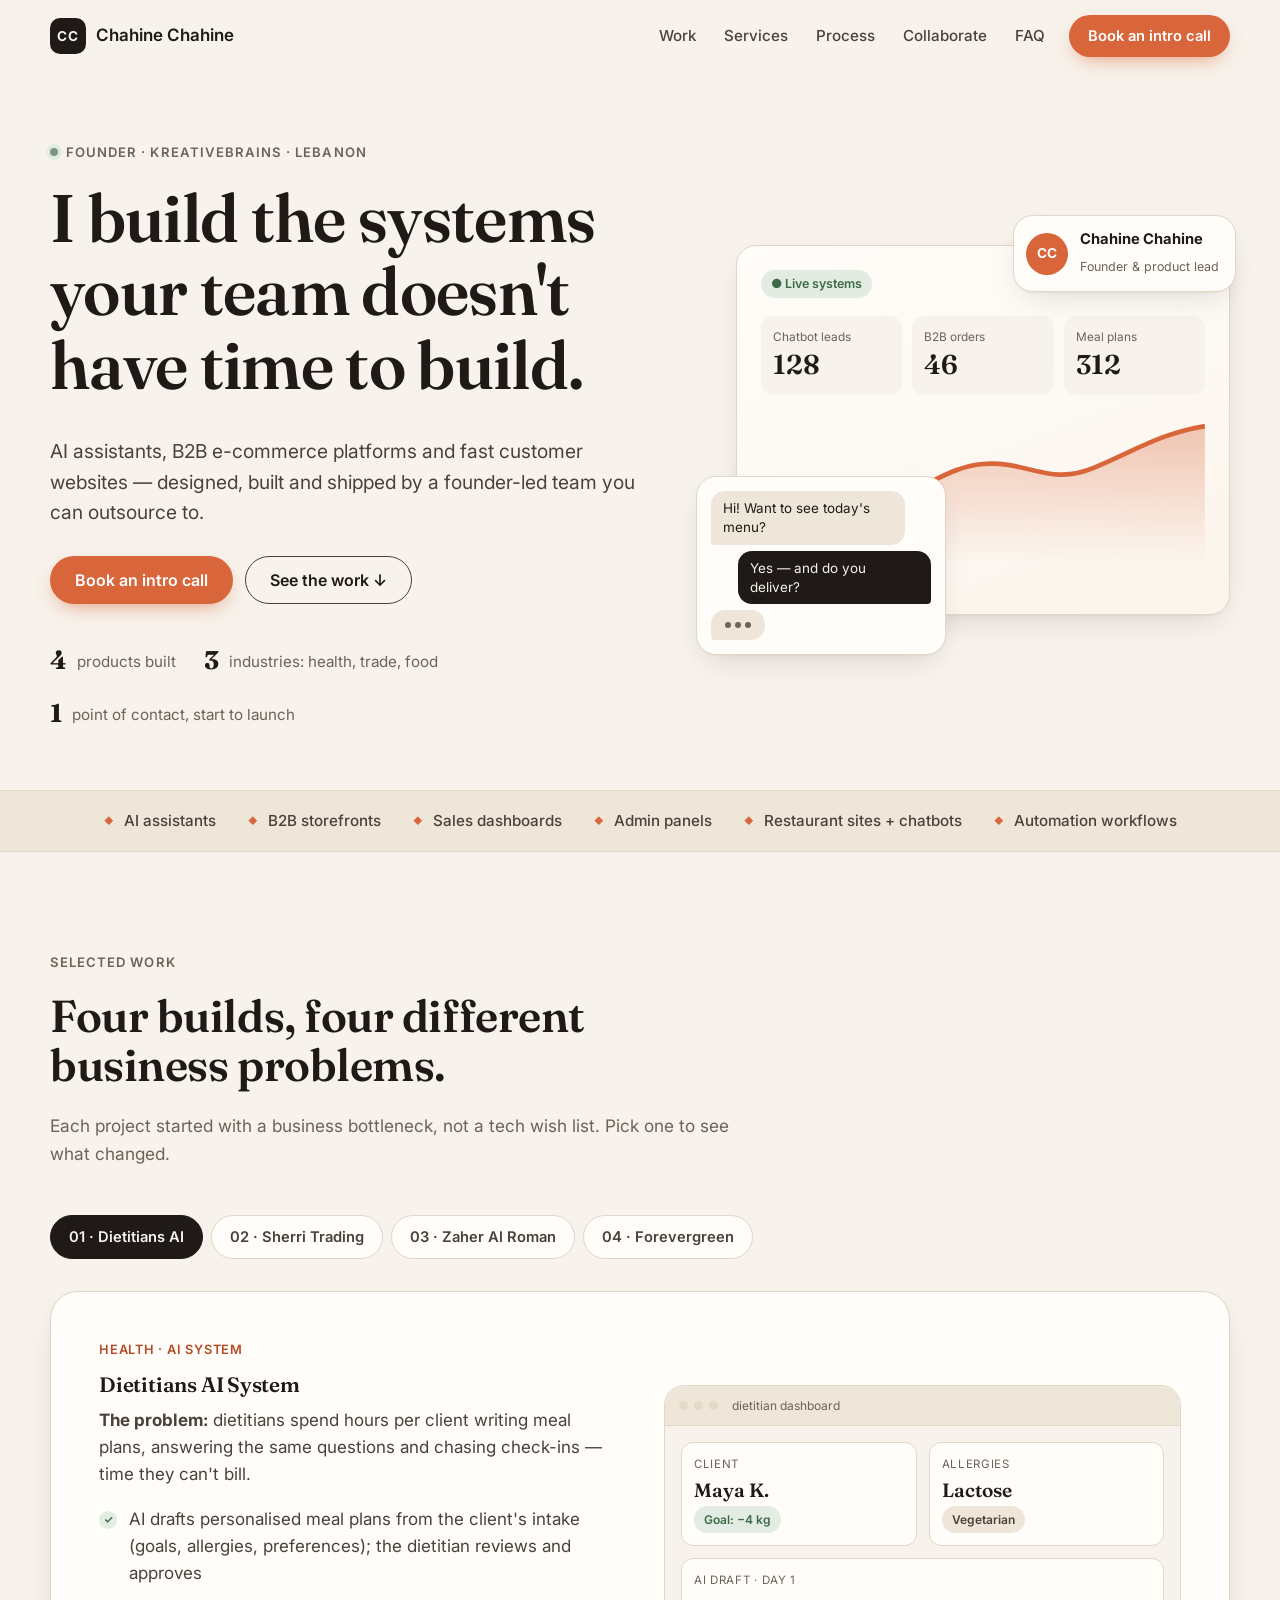
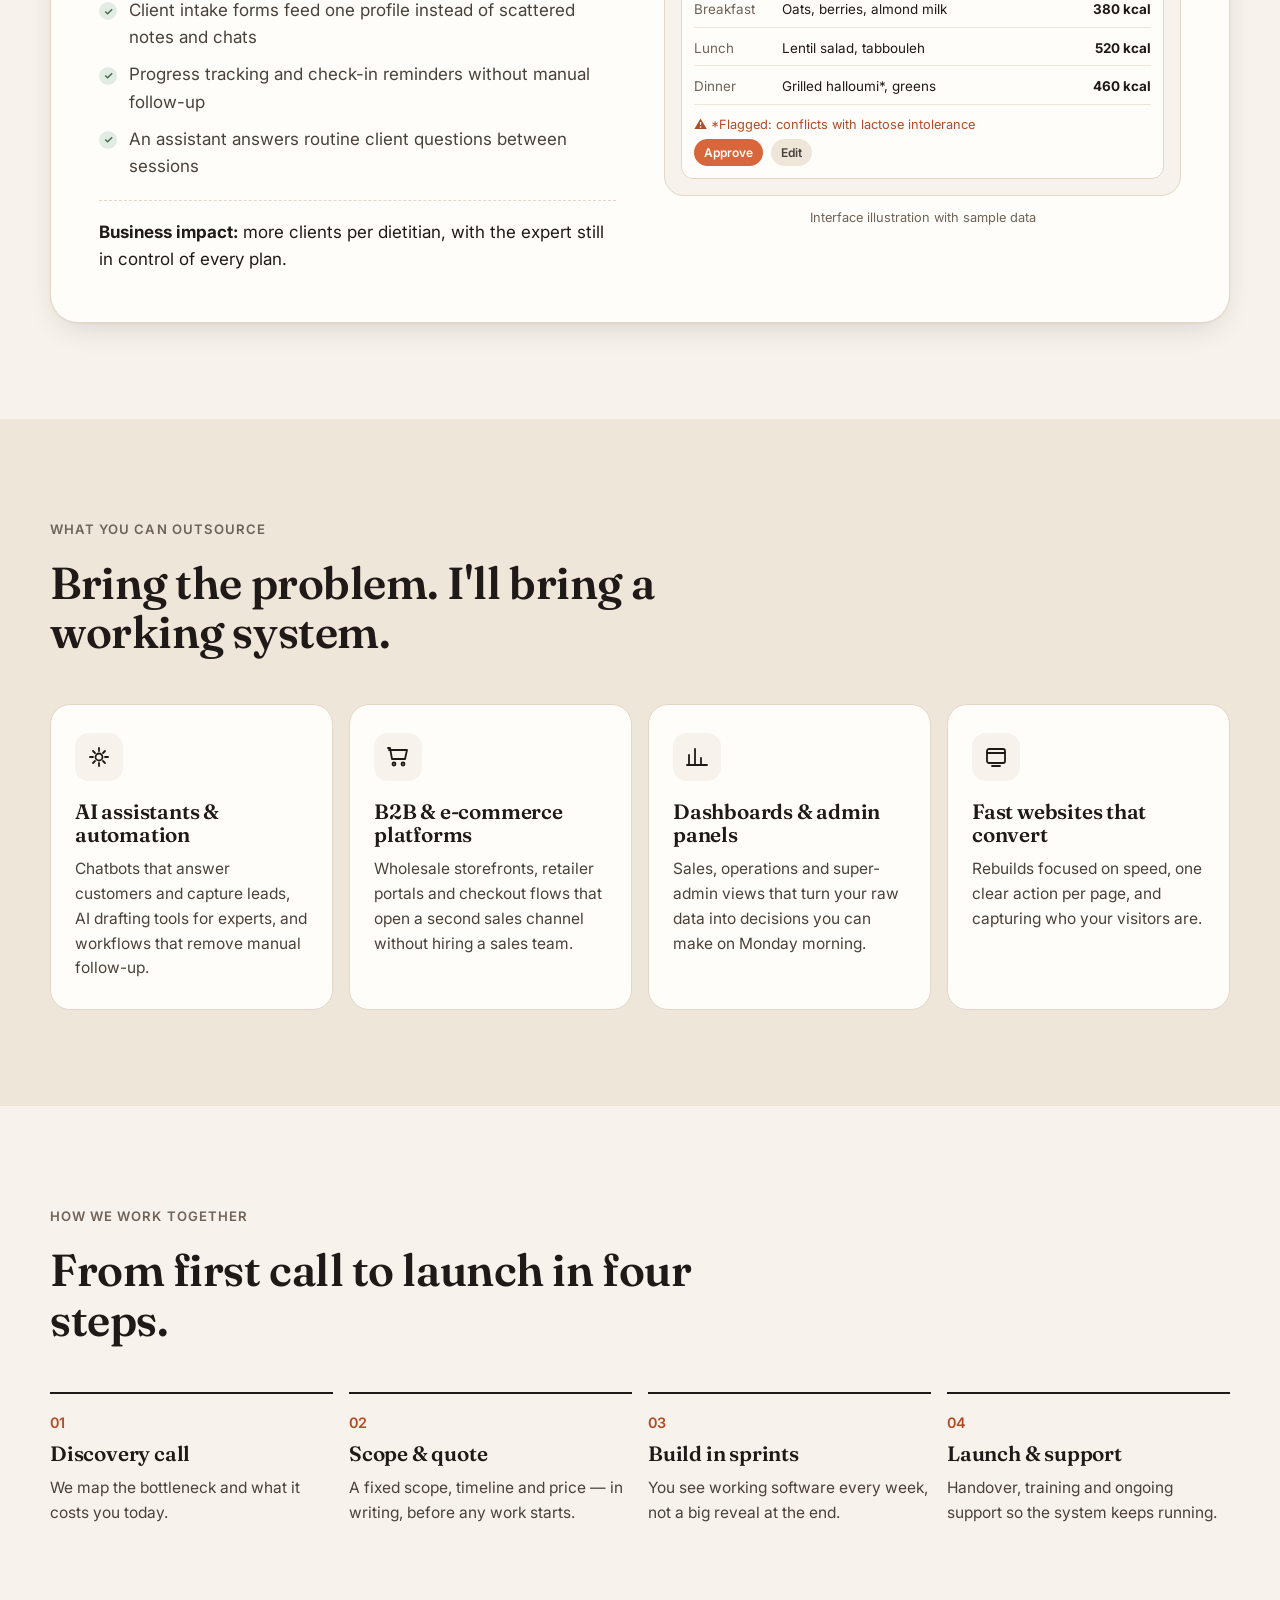
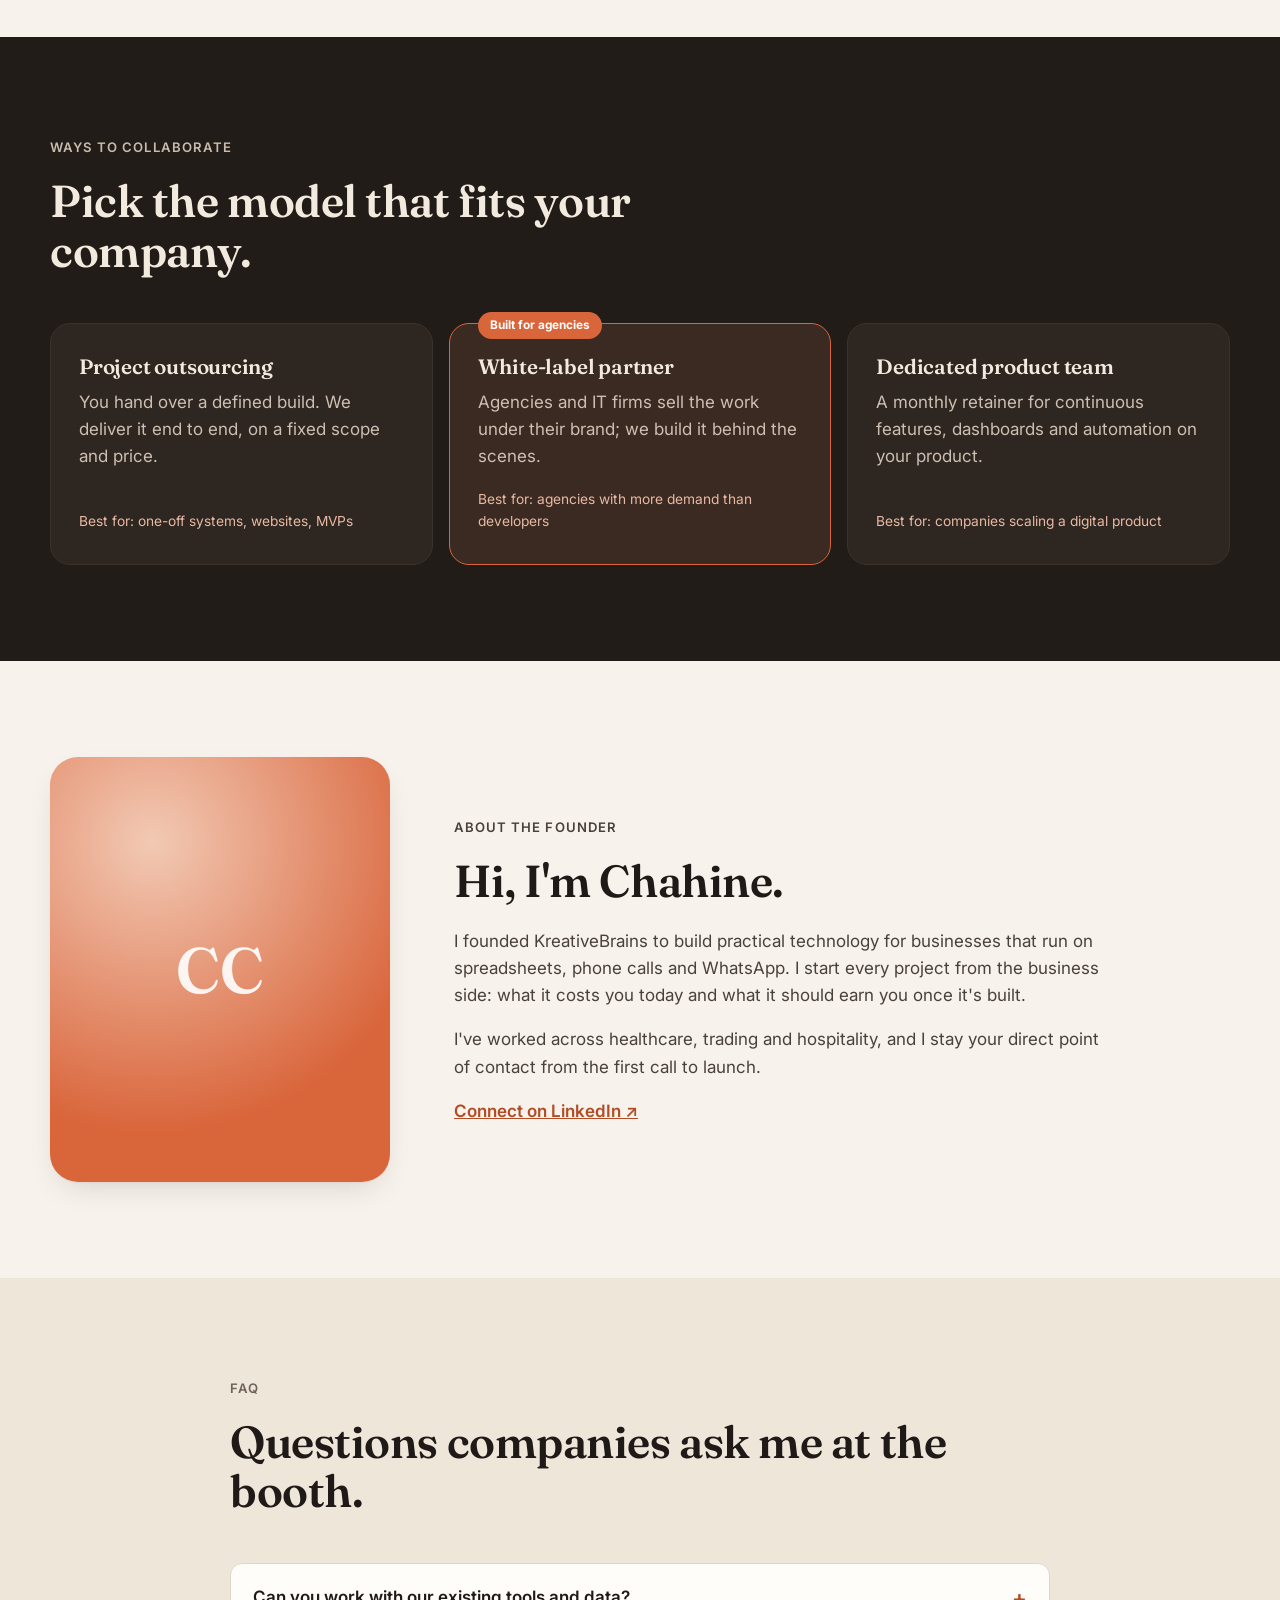
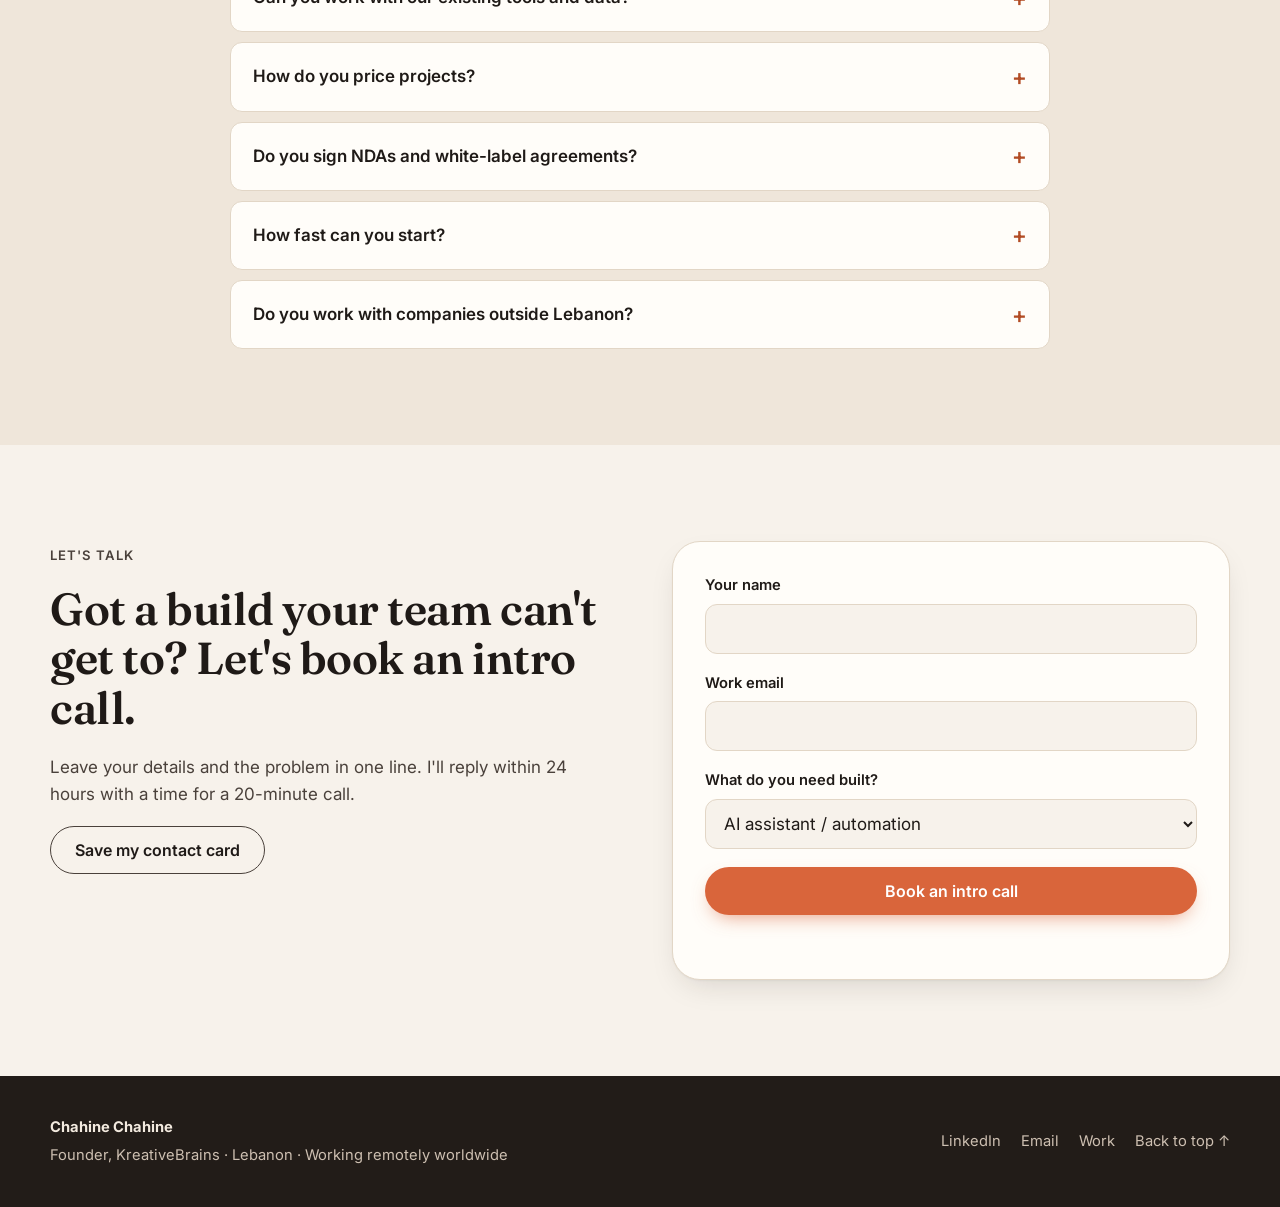
==== index.html @ 7e4a25e0 "Add founder portfolio site for career fair outreach Warm-tech single-page portfolio: hero with live-" ====
<!doctype html>
<html lang="en">
<head>
  <meta charset="utf-8">
  <meta name="viewport" content="width=device-width, initial-scale=1">
  <title>Chahine Chahine — Founder, KreativeBrains</title>
  <meta name="description" content="Chahine Chahine builds AI systems, B2B e-commerce platforms and fast customer-facing websites for companies that want to outsource product work to a small, senior team.">
  <meta property="og:title" content="Chahine Chahine — AI systems, e-commerce & web builds">
  <meta property="og:description" content="Outsource your next AI system, dashboard or website to a founder-led team.">
  <link rel="preconnect" href="https://fonts.googleapis.com">
  <link rel="preconnect" href="https://fonts.gstatic.com" crossorigin>
  <link href="https://fonts.googleapis.com/css2?family=Fraunces:opsz,wght@9..144,500;9..144,600;9..144,700&family=Inter:wght@400;500;600&display=swap" rel="stylesheet">
  <link rel="stylesheet" href="styles.css">
</head>
<body>

<a class="skip" href="#main">Skip to content</a>

<header class="nav" id="top">
  <div class="wrap nav__inner">
    <a href="#top" class="brand" aria-label="Chahine Chahine — home">
      <span class="brand__mark" aria-hidden="true">CC</span>
      <span class="brand__name">Chahine Chahine</span>
    </a>
    <nav class="nav__links" aria-label="Primary">
      <a href="#work">Work</a>
      <a href="#services">Services</a>
      <a href="#process">Process</a>
      <a href="#collaborate">Collaborate</a>
      <a href="#faq">FAQ</a>
    </nav>
    <a href="#contact" class="btn btn--primary btn--sm">Book an intro call</a>
    <button class="nav__toggle" aria-label="Open menu" aria-expanded="false" aria-controls="mobile-menu">
      <span></span><span></span>
    </button>
  </div>
  <nav class="mobile-menu" id="mobile-menu" aria-label="Mobile">
    <a href="#work">Work</a>
    <a href="#services">Services</a>
    <a href="#process">Process</a>
    <a href="#collaborate">Collaborate</a>
    <a href="#faq">FAQ</a>
  </nav>
</header>

<main id="main">

  <!-- HERO -->
  <section class="hero">
    <div class="wrap hero__grid">
      <div class="hero__copy">
        <p class="eyebrow"><span class="dot"></span> Founder · KreativeBrains · Lebanon</p>
        <h1>I build the systems your team doesn't have time to build.</h1>
        <p class="lead">AI assistants, B2B e-commerce platforms and fast customer websites — designed, built and shipped by a founder-led team you can outsource to.</p>
        <div class="hero__ctas">
          <a href="#contact" class="btn btn--primary">Book an intro call</a>
          <a href="#work" class="btn btn--ghost">See the work ↓</a>
        </div>
        <ul class="hero__proof" aria-label="Highlights">
          <li><strong>4</strong> products built</li>
          <li><strong>3</strong> industries: health, trade, food</li>
          <li><strong>1</strong> point of contact, start to launch</li>
        </ul>
      </div>

      <!-- Data-driven "warm tech" dashboard card -->
      <div class="hero__panel" aria-hidden="true">
        <div class="panel panel--main">
          <div class="panel__head">
            <span class="chip chip--live">● Live systems</span>
            <span class="panel__meta">this week</span>
          </div>
          <div class="kpis">
            <div class="kpi"><span class="kpi__label">Chatbot leads</span><span class="kpi__value" data-count="128">0</span></div>
            <div class="kpi"><span class="kpi__label">B2B orders</span><span class="kpi__value" data-count="46">0</span></div>
            <div class="kpi"><span class="kpi__label">Meal plans</span><span class="kpi__value" data-count="312">0</span></div>
          </div>
          <svg class="spark" viewBox="0 0 300 80" preserveAspectRatio="none">
            <defs>
              <linearGradient id="g1" x1="0" x2="0" y1="0" y2="1">
                <stop offset="0" stop-color="#D9653B" stop-opacity=".35"/>
                <stop offset="1" stop-color="#D9653B" stop-opacity="0"/>
              </linearGradient>
            </defs>
            <path d="M0,62 C30,58 45,40 75,44 C105,48 120,30 150,28 C180,26 195,40 225,30 C255,20 270,12 300,8 L300,80 L0,80 Z" fill="url(#g1)"/>
            <path class="spark__line" d="M0,62 C30,58 45,40 75,44 C105,48 120,30 150,28 C180,26 195,40 225,30 C255,20 270,12 300,8" fill="none" stroke="#D9653B" stroke-width="2.5"/>
          </svg>
          <p class="panel__note">Illustrative demo data</p>
        </div>
        <div class="panel panel--float panel--chat">
          <p class="bubble bubble--bot">Hi! Want to see today's menu?</p>
          <p class="bubble bubble--user">Yes — and do you deliver?</p>
          <p class="bubble bubble--bot typing"><span></span><span></span><span></span></p>
        </div>
        <div class="panel panel--float panel--founder">
          <div class="avatar" aria-hidden="true">CC</div>
          <div>
            <strong>Chahine Chahine</strong>
            <span>Founder &amp; product lead</span>
          </div>
        </div>
      </div>
    </div>
  </section>

  <!-- PROOF STRIP -->
  <section class="strip" aria-label="What I ship">
    <div class="wrap strip__inner">
      <span>AI assistants</span><span>B2B storefronts</span><span>Sales dashboards</span><span>Admin panels</span><span>Restaurant sites + chatbots</span><span>Automation workflows</span>
    </div>
  </section>

  <!-- WORK -->
  <section class="section" id="work">
    <div class="wrap">
      <header class="section__head">
        <p class="eyebrow">Selected work</p>
        <h2>Four builds, four different business problems.</h2>
        <p class="section__sub">Each project started with a business bottleneck, not a tech wish list. Pick one to see what changed.</p>
      </header>

      <div class="tabs" role="tablist" aria-label="Projects">
        <button role="tab" aria-selected="true" aria-controls="p-diet" id="t-diet" class="tab">01 · Dietitians AI</button>
        <button role="tab" aria-selected="false" aria-controls="p-sherri" id="t-sherri" class="tab" tabindex="-1">02 · Sherri Trading</button>
        <button role="tab" aria-selected="false" aria-controls="p-zaher" id="t-zaher" class="tab" tabindex="-1">03 · Zaher Al Roman</button>
        <button role="tab" aria-selected="false" aria-controls="p-forever" id="t-forever" class="tab" tabindex="-1">04 · Forevergreen</button>
      </div>

      <!-- 01 DIETITIANS -->
      <article class="case" role="tabpanel" id="p-diet" aria-labelledby="t-diet">
        <div class="case__text">
          <p class="case__tag">Health · AI system</p>
          <h3>Dietitians AI System</h3>
          <p class="case__problem"><strong>The problem:</strong> dietitians spend hours per client writing meal plans, answering the same questions and chasing check-ins — time they can't bill.</p>
          <ul class="checks">
            <li>AI drafts personalised meal plans from the client's intake (goals, allergies, preferences); the dietitian reviews and approves</li>
            <li>Client intake forms feed one profile instead of scattered notes and chats</li>
            <li>Progress tracking and check-in reminders without manual follow-up</li>
            <li>An assistant answers routine client questions between sessions</li>
          </ul>
          <p class="case__impact"><strong>Business impact:</strong> more clients per dietitian, with the expert still in control of every plan.</p>
        </div>
        <div class="case__visual">
          <div class="mock">
            <div class="mock__bar"><i></i><i></i><i></i><span>dietitian dashboard</span></div>
            <div class="mock__body">
              <div class="mock__row">
                <div class="mini-card">
                  <span class="mini-card__label">Client</span>
                  <strong>Maya K.</strong>
                  <span class="pill pill--sage">Goal: −4 kg</span>
                </div>
                <div class="mini-card">
                  <span class="mini-card__label">Allergies</span>
                  <strong>Lactose</strong>
                  <span class="pill">Vegetarian</span>
                </div>
              </div>
              <div class="mini-card mini-card--wide">
                <span class="mini-card__label">AI draft · Day 1</span>
                <div class="macro"><span>Breakfast</span><span>Oats, berries, almond milk</span><b>380 kcal</b></div>
                <div class="macro"><span>Lunch</span><span>Lentil salad, tabbouleh</span><b>520 kcal</b></div>
                <div class="macro"><span>Dinner</span><span>Grilled halloumi*, greens</span><b>460 kcal</b></div>
                <p class="flag">⚠ *Flagged: conflicts with lactose intolerance</p>
                <div class="mock__actions"><span class="pill pill--accent">Approve</span><span class="pill">Edit</span></div>
              </div>
            </div>
          </div>
          <p class="caption">Interface illustration with sample data</p>
        </div>
      </article>

      <!-- 02 SHERRI -->
      <article class="case" role="tabpanel" id="p-sherri" aria-labelledby="t-sherri" hidden>
        <div class="case__text">
          <p class="case__tag">Trade · B2B e-commerce</p>
          <h3>Sherri Trading Company</h3>
          <p class="case__problem"><strong>The problem:</strong> a traditional trading company selling through phone calls and showroom visits, with no online channel and no clear view of what sells.</p>
          <ul class="checks">
            <li><b>Alibaba-style storefront</b> — wholesale catalog with tiered pricing and minimum order quantities</li>
            <li><b>E-commerce checkout</b> for direct online orders</li>
            <li><b>Retailer dashboard</b> — retailers reorder, track orders and see their invoices on their own</li>
            <li><b>Sales dashboard</b> — revenue, top products and regions in one view</li>
            <li><b>Super admin</b> — manage products, retailers, roles and approvals across the platform</li>
          </ul>
          <p class="case__impact"><strong>Business impact:</strong> a 24/7 sales channel, and decisions based on data instead of guesswork. Built on real marketplace catalog data from <a href="https://ohbazzar.com/" target="_blank" rel="noopener">ohbazzar.com</a>.</p>
        </div>
        <div class="case__visual">
          <div class="mock">
            <div class="mock__bar"><i></i><i></i><i></i><span>sales dashboard</span></div>
            <div class="mock__body">
              <div class="mock__row mock__row--3">
                <div class="mini-card"><span class="mini-card__label">Revenue</span><strong>$48.2k</strong><span class="delta">▲ 12%</span></div>
                <div class="mini-card"><span class="mini-card__label">Orders</span><strong>214</strong><span class="delta">▲ 8%</span></div>
                <div class="mini-card"><span class="mini-card__label">Retailers</span><strong>37</strong><span class="delta">▲ 5</span></div>
              </div>
              <div class="mini-card mini-card--wide">
                <span class="mini-card__label">Monthly revenue</span>
                <div class="bars" role="img" aria-label="Bar chart of monthly revenue, sample data">
                  <span style="--h:38%"></span><span style="--h:52%"></span><span style="--h:46%"></span><span style="--h:64%"></span><span style="--h:58%"></span><span style="--h:78%"></span><span style="--h:92%" class="is-hi"></span>
                </div>
              </div>
              <div class="roles">
                <span class="pill">Storefront</span><span class="pill">Retailer</span><span class="pill">Sales</span><span class="pill pill--accent">Super admin</span>
              </div>
            </div>
          </div>
          <p class="caption">Interface illustration with sample data</p>
        </div>
      </article>

      <!-- 03 ZAHER -->
      <article class="case" role="tabpanel" id="p-zaher" aria-labelledby="t-zaher" hidden>
        <div class="case__text">
          <p class="case__tag">Food &amp; hospitality · Website rebuild</p>
          <h3>Zaher Al Roman</h3>
          <p class="case__problem"><strong>The problem:</strong> customers had to dig to find the menu, questions went unanswered after hours, and every visitor left without a trace.</p>
          <div class="compare">
            <div class="compare__col">
              <span class="compare__label">Before</span>
              <ul>
                <li>Menu several clicks deep</li>
                <li>Slower page loads</li>
                <li>Questions only by phone</li>
                <li>No customer data captured</li>
              </ul>
              <a href="https://www.zaheralromanlb.com/" target="_blank" rel="noopener">Old site ↗</a>
            </div>
            <div class="compare__col compare__col--after">
              <span class="compare__label">After</span>
              <ul>
                <li>Menu one tap from the home screen</li>
                <li>Lightweight pages that load faster</li>
                <li>Chatbot answers questions 24/7</li>
                <li>Chatbot collects customer names, contacts and preferences</li>
              </ul>
              <a href="https://zaheralromantest-xi.vercel.app/" target="_blank" rel="noopener">New site ↗</a>
            </div>
          </div>
          <p class="case__impact"><strong>Business impact:</strong> every conversation becomes a contact the restaurant can market to again, and staff spend less time on repeat questions.</p>
        </div>
        <div class="case__visual">
          <div class="phone">
            <div class="phone__notch"></div>
            <div class="phone__screen">
              <div class="phone__hero">
                <strong>Zaher Al Roman</strong>
                <span class="pill pill--accent">View menu</span>
              </div>
              <div class="chat">
                <p class="bubble bubble--bot">Welcome! Ask me anything, or tap Menu.</p>
                <p class="bubble bubble--user">Are you open tonight?</p>
                <p class="bubble bubble--bot">Yes, until 11 pm. Can I get your name to save you a table?</p>
                <p class="bubble bubble--user">Rami, 4 people</p>
                <p class="bubble bubble--bot">Done ✓ Saved for 8:30 pm.</p>
              </div>
            </div>
          </div>
          <p class="caption">Sample conversation</p>
        </div>
      </article>

      <!-- 04 FOREVERGREEN -->
      <article class="case" role="tabpanel" id="p-forever" aria-labelledby="t-forever" hidden>
        <div class="case__text">
          <p class="case__tag">Web build</p>
          <h3>Forevergreen</h3>
          <!-- TODO(Chahine): replace this description with the real client brief and outcome -->
          <p class="case__problem"><strong>The brief:</strong> a modern, fast website that presents the brand clearly and gives visitors one obvious next step.</p>
          <ul class="checks">
            <li>Responsive design built mobile-first</li>
            <li>Deployed on Vercel for fast global loading</li>
            <li>Clear structure: what it is, why it matters, how to act</li>
          </ul>
          <p class="case__impact"><a href="https://forevergreen.vercel.app/" target="_blank" rel="noopener" class="btn btn--ghost btn--sm">Visit the live site ↗</a></p>
        </div>
        <div class="case__visual">
          <div class="mock mock--site">
            <div class="mock__bar"><i></i><i></i><i></i><span>forevergreen.vercel.app</span></div>
            <div class="mock__body mock__body--green">
              <div class="sk sk--title"></div>
              <div class="sk sk--line"></div>
              <div class="sk sk--line short"></div>
              <div class="sk sk--btn"></div>
              <div class="mock__row mock__row--3">
                <div class="sk sk--card"></div><div class="sk sk--card"></div><div class="sk sk--card"></div>
              </div>
            </div>
          </div>
          <p class="caption">Layout illustration</p>
        </div>
      </article>
    </div>
  </section>

  <!-- SERVICES -->
  <section class="section section--tint" id="services">
    <div class="wrap">
      <header class="section__head">
        <p class="eyebrow">What you can outsource</p>
        <h2>Bring the problem. I'll bring a working system.</h2>
      </header>
      <div class="cards">
        <article class="card">
          <div class="card__icon" aria-hidden="true">
            <svg viewBox="0 0 24 24"><path d="M12 3v3M12 18v3M3 12h3M18 12h3M6 6l2 2M16 16l2 2M6 18l2-2M16 8l2-2"/><circle cx="12" cy="12" r="3.5"/></svg>
          </div>
          <h3>AI assistants &amp; automation</h3>
          <p>Chatbots that answer customers and capture leads, AI drafting tools for experts, and workflows that remove manual follow-up.</p>
        </article>
        <article class="card">
          <div class="card__icon" aria-hidden="true">
            <svg viewBox="0 0 24 24"><path d="M3 5h18l-2 9H6L4 3H2"/><circle cx="8" cy="19" r="1.5"/><circle cx="17" cy="19" r="1.5"/></svg>
          </div>
          <h3>B2B &amp; e-commerce platforms</h3>
          <p>Wholesale storefronts, retailer portals and checkout flows that open a second sales channel without hiring a sales team.</p>
        </article>
        <article class="card">
          <div class="card__icon" aria-hidden="true">
            <svg viewBox="0 0 24 24"><path d="M4 20V10M10 20V4M16 20v-7M22 20H2"/></svg>
          </div>
          <h3>Dashboards &amp; admin panels</h3>
          <p>Sales, operations and super-admin views that turn your raw data into decisions you can make on Monday morning.</p>
        </article>
        <article class="card">
          <div class="card__icon" aria-hidden="true">
            <svg viewBox="0 0 24 24"><rect x="3" y="4" width="18" height="14" rx="2"/><path d="M3 8h18M8 21h8"/></svg>
          </div>
          <h3>Fast websites that convert</h3>
          <p>Rebuilds focused on speed, one clear action per page, and capturing who your visitors are.</p>
        </article>
      </div>
    </div>
  </section>

  <!-- PROCESS -->
  <section class="section" id="process">
    <div class="wrap">
      <header class="section__head">
        <p class="eyebrow">How we work together</p>
        <h2>From first call to launch in four steps.</h2>
      </header>
      <ol class="steps">
        <li><span class="steps__n">01</span><h3>Discovery call</h3><p>We map the bottleneck and what it costs you today.</p></li>
        <li><span class="steps__n">02</span><h3>Scope &amp; quote</h3><p>A fixed scope, timeline and price — in writing, before any work starts.</p></li>
        <li><span class="steps__n">03</span><h3>Build in sprints</h3><p>You see working software every week, not a big reveal at the end.</p></li>
        <li><span class="steps__n">04</span><h3>Launch &amp; support</h3><p>Handover, training and ongoing support so the system keeps running.</p></li>
      </ol>
    </div>
  </section>

  <!-- COLLABORATE -->
  <section class="section section--dark" id="collaborate">
    <div class="wrap">
      <header class="section__head">
        <p class="eyebrow eyebrow--light">Ways to collaborate</p>
        <h2>Pick the model that fits your company.</h2>
      </header>
      <div class="models">
        <article class="model">
          <h3>Project outsourcing</h3>
          <p>You hand over a defined build. We deliver it end to end, on a fixed scope and price.</p>
          <span class="model__fit">Best for: one-off systems, websites, MVPs</span>
        </article>
        <article class="model model--featured">
          <span class="model__badge">Built for agencies</span>
          <h3>White-label partner</h3>
          <p>Agencies and IT firms sell the work under their brand; we build it behind the scenes.</p>
          <span class="model__fit">Best for: agencies with more demand than developers</span>
        </article>
        <article class="model">
          <h3>Dedicated product team</h3>
          <p>A monthly retainer for continuous features, dashboards and automation on your product.</p>
          <span class="model__fit">Best for: companies scaling a digital product</span>
        </article>
      </div>
    </div>
  </section>

  <!-- ABOUT -->
  <section class="section" id="about">
    <div class="wrap about">
      <div class="about__photo" aria-hidden="true">
        <!-- TODO(Chahine): replace with a real photo: <img src="assets/chahine.jpg" alt="Chahine Chahine"> -->
        <span>CC</span>
      </div>
      <div class="about__text">
        <p class="eyebrow">About the founder</p>
        <h2>Hi, I'm Chahine.</h2>
        <p>I founded KreativeBrains to build practical technology for businesses that run on spreadsheets, phone calls and WhatsApp. I start every project from the business side: what it costs you today and what it should earn you once it's built.</p>
        <p>I've worked across healthcare, trading and hospitality, and I stay your direct point of contact from the first call to launch.</p>
        <a class="link" href="https://www.linkedin.com/in/chahine-chahine-5ba191276" target="_blank" rel="noopener">Connect on LinkedIn ↗</a>
      </div>
    </div>
  </section>

  <!-- FAQ -->
  <section class="section section--tint" id="faq">
    <div class="wrap wrap--narrow">
      <header class="section__head">
        <p class="eyebrow">FAQ</p>
        <h2>Questions companies ask me at the booth.</h2>
      </header>
      <div class="faq">
        <details>
          <summary>Can you work with our existing tools and data?</summary>
          <p>Yes. Most projects connect to what you already use — spreadsheets, your current website, WhatsApp, ERP or POS exports. We only replace what's slowing you down.</p>
        </details>
        <details>
          <summary>How do you price projects?</summary>
          <p>Fixed scope and fixed price for defined builds, or a monthly retainer for ongoing work. You get the number in writing before anything starts.</p>
        </details>
        <details>
          <summary>Do you sign NDAs and white-label agreements?</summary>
          <p>Yes. For white-label work your client never sees our name, and the code and IP belong to you or your client.</p>
        </details>
        <details>
          <summary>How fast can you start?</summary>
          <p>Discovery can happen this week. Build timelines depend on scope; small websites and chatbots take weeks, not months.</p>
        </details>
        <details>
          <summary>Do you work with companies outside Lebanon?</summary>
          <p>Yes. We work remotely, with clear weekly updates and async communication across time zones.</p>
        </details>
      </div>
    </div>
  </section>

  <!-- CONTACT -->
  <section class="section" id="contact">
    <div class="wrap contact">
      <div class="contact__text">
        <p class="eyebrow">Let's talk</p>
        <h2>Got a build your team can't get to? Let's book an intro call.</h2>
        <p>Leave your details and the problem in one line. I'll reply within 24 hours with a time for a 20-minute call.</p>
        <button type="button" class="btn btn--ghost" id="vcard">Save my contact card</button>
      </div>
      <form class="form" id="lead-form" novalidate>
        <label for="f-name">Your name</label>
        <input id="f-name" name="name" type="text" autocomplete="name" required>
        <label for="f-email">Work email</label>
        <input id="f-email" name="email" type="email" autocomplete="email" required>
        <label for="f-need">What do you need built?</label>
        <select id="f-need" name="need">
          <option>AI assistant / automation</option>
          <option>B2B or e-commerce platform</option>
          <option>Dashboard / admin panel</option>
          <option>Website rebuild</option>
          <option>White-label partnership</option>
          <option>Something else</option>
        </select>
        <button type="submit" class="btn btn--primary btn--block">Book an intro call</button>
        <p class="form__status" role="status" aria-live="polite"></p>
      </form>
    </div>
  </section>

</main>

<footer class="footer">
  <div class="wrap footer__inner">
    <div>
      <strong>Chahine Chahine</strong>
      <p>Founder, KreativeBrains · Lebanon · Working remotely worldwide</p>
    </div>
    <nav aria-label="Footer">
      <a href="https://www.linkedin.com/in/chahine-chahine-5ba191276" target="_blank" rel="noopener">LinkedIn</a>
      <a href="#" data-email>Email</a>
      <a href="#work">Work</a>
      <a href="#top">Back to top ↑</a>
    </nav>
  </div>
</footer>

<script src="script.js"></script>
</body>
</html>
---- styles.css ----
/* ===== Tokens: "warm tech" palette ===== */
:root {
  --cream: #F7F2EB;
  --sand: #EFE6DA;
  --sand-2: #E6D9C8;
  --paper: #FFFDF9;
  --ink: #1F1A17;
  --ink-2: #4A413B;
  --muted: #6E6259;
  --line: #E2D6C6;
  --accent: #D9653B;       /* terracotta — reserved for primary CTA & highlights */
  --accent-ink: #B24C25;
  --sage: #7C9A82;
  --sage-soft: #E3ECE3;
  --dark: #221C18;
  --dark-2: #2E2621;

  --radius: 20px;
  --radius-sm: 12px;
  --shadow: 0 1px 2px rgba(31, 26, 23, .04), 0 12px 32px -12px rgba(31, 26, 23, .18);
  --font-head: "Fraunces", Georgia, serif;
  --font-body: "Inter", system-ui, -apple-system, "Segoe UI", sans-serif;
}

*, *::before, *::after { box-sizing: border-box; }
html { scroll-behavior: smooth; scroll-padding-top: 84px; }
@media (prefers-reduced-motion: reduce) {
  html { scroll-behavior: auto; }
  *, *::before, *::after { animation: none !important; transition: none !important; }
}
body {
  margin: 0;
  background: var(--cream);
  color: var(--ink);
  font: 400 17px/1.6 var(--font-body);
  -webkit-font-smoothing: antialiased;
}
img { max-width: 100%; display: block; }
a { color: inherit; }
h1, h2, h3 { font-family: var(--font-head); font-weight: 600; line-height: 1.1; margin: 0 0 .5em; letter-spacing: -.01em; }
h1 { font-size: clamp(2.5rem, 5.4vw, 4.2rem); }
h2 { font-size: clamp(1.9rem, 3.6vw, 2.8rem); }
h3 { font-size: 1.3rem; }
p { margin: 0 0 1em; }

.wrap { width: min(1180px, 100% - 32px); margin-inline: auto; }
.wrap--narrow { width: min(820px, 100% - 32px); }

.skip { position: absolute; left: -999px; top: 8px; background: var(--ink); color: #fff; padding: 8px 14px; border-radius: 8px; z-index: 100; }
.skip:focus { left: 8px; }
:focus-visible { outline: 3px solid var(--accent); outline-offset: 3px; border-radius: 6px; }

/* ===== Buttons ===== */
.btn {
  display: inline-flex; align-items: center; justify-content: center; gap: .5em;
  min-height: 48px; padding: 0 24px; border-radius: 999px;
  font: 600 1rem var(--font-body); text-decoration: none; cursor: pointer;
  border: 1.5px solid transparent; transition: transform .15s ease, background .15s ease, box-shadow .15s ease;
}
.btn--primary { background: var(--accent); color: #fff; box-shadow: 0 8px 20px -8px rgba(217, 101, 59, .7); }
.btn--primary:hover { background: var(--accent-ink); transform: translateY(-1px); }
.btn--ghost { background: transparent; color: var(--ink); border-color: var(--ink-2); }
.btn--ghost:hover { background: var(--ink); color: var(--cream); }
.btn--sm { min-height: 42px; padding: 0 18px; font-size: .92rem; }
.btn--block { width: 100%; }

/* ===== Nav ===== */
.nav { position: sticky; top: 0; z-index: 50; background: rgba(247, 242, 235, .85); backdrop-filter: blur(12px); border-bottom: 1px solid transparent; transition: border-color .2s; }
.nav.is-scrolled { border-bottom-color: var(--line); }
.nav__inner { display: flex; align-items: center; gap: 24px; height: 72px; }
.brand { display: flex; align-items: center; gap: 10px; text-decoration: none; font-weight: 600; }
.brand__mark { display: grid; place-items: center; width: 36px; height: 36px; border-radius: 10px; background: var(--ink); color: var(--cream); font: 700 .85rem var(--font-body); letter-spacing: .04em; }
.nav__links { display: flex; gap: 28px; margin-left: auto; }
.nav__links a { text-decoration: none; color: var(--ink-2); font-size: .95rem; font-weight: 500; }
.nav__links a:hover { color: var(--ink); }
.nav__toggle { display: none; background: none; border: 0; width: 44px; height: 44px; cursor: pointer; padding: 10px; }
.nav__toggle span { display: block; height: 2px; background: var(--ink); margin: 6px 0; transition: transform .2s; }
.nav__toggle[aria-expanded="true"] span:first-child { transform: translateY(4px) rotate(45deg); }
.nav__toggle[aria-expanded="true"] span:last-child { transform: translateY(-4px) rotate(-45deg); }
.mobile-menu { display: none; }

@media (max-width: 880px) {
  .nav__links { display: none; }
  .nav__inner > .btn { margin-left: auto; }
  .nav__toggle { display: block; }
  .mobile-menu.is-open { display: flex; flex-direction: column; padding: 8px 16px 20px; border-top: 1px solid var(--line); }
  .mobile-menu a { padding: 12px 0; text-decoration: none; font-weight: 500; border-bottom: 1px solid var(--line); }
}
@media (max-width: 420px) {
  .brand__name { display: none; }
}

/* ===== Hero ===== */
.hero { padding: 64px 0 56px; overflow: hidden; }
.hero__grid { display: grid; grid-template-columns: 1.05fr .95fr; gap: 56px; align-items: center; }
.eyebrow { display: inline-flex; align-items: center; gap: 8px; font-size: .82rem; font-weight: 600; letter-spacing: .08em; text-transform: uppercase; color: var(--muted); margin-bottom: 18px; }
.eyebrow--light { color: #C9BBAD; }
.dot { width: 8px; height: 8px; border-radius: 50%; background: var(--sage); box-shadow: 0 0 0 4px var(--sage-soft); }
.lead { font-size: 1.2rem; color: var(--ink-2); max-width: 34em; }
.hero__ctas { display: flex; flex-wrap: wrap; gap: 12px; margin: 28px 0 36px; }
.hero__proof { list-style: none; padding: 0; margin: 0; display: flex; flex-wrap: wrap; gap: 12px 28px; color: var(--muted); font-size: .95rem; }
.hero__proof strong { font-family: var(--font-head); font-size: 1.6rem; color: var(--ink); margin-right: 6px; vertical-align: -2px; }

.hero__panel { position: relative; min-height: 440px; }
.panel { background: var(--paper); border: 1px solid var(--line); border-radius: var(--radius); box-shadow: var(--shadow); }
.panel--main { position: absolute; inset: 30px 0 40px 40px; padding: 24px; display: flex; flex-direction: column; background: linear-gradient(160deg, var(--paper), #FBF4EC); }
.panel__head { display: flex; justify-content: space-between; align-items: center; margin-bottom: 18px; }
.panel__meta, .panel__note { font-size: .8rem; color: var(--muted); }
.panel__note { margin: 8px 0 0; }
.chip { font-size: .78rem; font-weight: 600; padding: 4px 10px; border-radius: 999px; background: var(--sand); }
.chip--live { color: #3E6B47; background: var(--sage-soft); }
.kpis { display: grid; grid-template-columns: repeat(3, 1fr); gap: 10px; }
.kpi { background: var(--cream); border-radius: var(--radius-sm); padding: 12px; }
.kpi__label { display: block; font-size: .74rem; color: var(--muted); }
.kpi__value { font: 600 1.7rem var(--font-head); }
.spark { width: 100%; height: auto; flex: 1; margin-top: 16px; min-height: 110px; }
.spark__line { stroke-dasharray: 600; stroke-dashoffset: 600; animation: draw 2s .3s ease forwards; }
@keyframes draw { to { stroke-dashoffset: 0; } }

.panel--float { position: absolute; padding: 14px; }
.panel--chat { left: 0; bottom: 0; width: 250px; display: flex; flex-direction: column; gap: 6px; animation: float 6s ease-in-out infinite; }
.panel--founder { right: -6px; top: 0; display: flex; align-items: center; gap: 12px; padding: 12px 16px 12px 12px; animation: float 7s ease-in-out infinite reverse; }
.panel--founder strong { display: block; font-size: .92rem; }
.panel--founder span { font-size: .78rem; color: var(--muted); }
@keyframes float { 50% { transform: translateY(-8px); } }

.avatar { width: 42px; height: 42px; border-radius: 50%; display: grid; place-items: center; background: var(--accent); color: #fff; font-weight: 700; font-size: .85rem; }

.bubble { margin: 0; padding: 8px 12px; border-radius: 14px; font-size: .84rem; line-height: 1.4; max-width: 88%; }
.bubble--bot { background: var(--sand); border-bottom-left-radius: 4px; align-self: flex-start; }
.bubble--user { background: var(--ink); color: var(--cream); border-bottom-right-radius: 4px; align-self: flex-end; }
.typing { display: flex; gap: 4px; padding: 12px 14px; }
.typing span { width: 6px; height: 6px; border-radius: 50%; background: var(--muted); animation: blink 1.2s infinite; }
.typing span:nth-child(2) { animation-delay: .2s; }
.typing span:nth-child(3) { animation-delay: .4s; }
@keyframes blink { 50% { opacity: .25; } }

@media (max-width: 960px) {
  .hero__grid { grid-template-columns: 1fr; gap: 40px; }
  .hero__panel { min-height: 400px; }
}
@media (max-width: 520px) {
  .hero { padding-top: 36px; }
  .panel--main { inset: 40px 0 70px 0; padding: 18px; }
  .kpi__value { font-size: 1.35rem; }
  .panel--chat { width: 220px; }
  .panel--founder { right: 0; }
}

/* ===== Strip ===== */
.strip { border-block: 1px solid var(--line); background: var(--sand); }
.strip__inner { display: flex; flex-wrap: wrap; justify-content: center; gap: 10px 32px; padding: 18px 0; font-weight: 500; color: var(--ink-2); font-size: .95rem; }
.strip__inner span::before { content: "◆"; color: var(--accent); font-size: .6em; margin-right: 10px; vertical-align: 2px; }

/* ===== Sections ===== */
.section { padding: 96px 0; }
.section--tint { background: var(--sand); }
.section--dark { background: var(--dark); color: #F3EADF; }
.section__head { max-width: 720px; margin-bottom: 48px; }
.section__sub { color: var(--muted); font-size: 1.08rem; }
@media (max-width: 640px) { .section { padding: 72px 0; } }

/* ===== Tabs & cases ===== */
.tabs { display: flex; gap: 8px; overflow-x: auto; padding-bottom: 4px; margin-bottom: 28px; scrollbar-width: none; }
.tabs::-webkit-scrollbar { display: none; }
.tab {
  flex: 0 0 auto; min-height: 44px; padding: 0 18px; border-radius: 999px; border: 1.5px solid var(--line);
  background: var(--paper); color: var(--ink-2); font: 600 .92rem var(--font-body); cursor: pointer; transition: .15s;
}
.tab:hover { border-color: var(--ink-2); }
.tab[aria-selected="true"] { background: var(--ink); color: var(--cream); border-color: var(--ink); }

.case { display: grid; grid-template-columns: 1fr 1fr; gap: 48px; align-items: center; background: var(--paper); border: 1px solid var(--line); border-radius: 28px; padding: 48px; box-shadow: var(--shadow); animation: fade .35s ease; }
.case[hidden] { display: none; }
@keyframes fade { from { opacity: 0; transform: translateY(8px); } }
.case__tag { font-size: .8rem; font-weight: 600; letter-spacing: .06em; text-transform: uppercase; color: var(--accent-ink); }
.case__problem { color: var(--ink-2); }
.case__impact { margin: 20px 0 0; padding-top: 18px; border-top: 1px dashed var(--line); }
.case__impact a:not(.btn) { color: var(--accent-ink); }
.checks { list-style: none; padding: 0; margin: 0; display: grid; gap: 10px; }
.checks li { position: relative; padding-left: 30px; color: var(--ink-2); }
.checks li::before { content: ""; position: absolute; left: 0; top: .3em; width: 18px; height: 18px; border-radius: 50%; background: var(--sage-soft) url("data:image/svg+xml,%3Csvg xmlns='http://www.w3.org/2000/svg' viewBox='0 0 24 24' fill='none' stroke='%233E6B47' stroke-width='3'%3E%3Cpath d='M5 12l5 5L20 7'/%3E%3C/svg%3E") center/11px no-repeat; }
.checks b { color: var(--ink); }
.caption { text-align: center; font-size: .8rem; color: var(--muted); margin: 12px 0 0; }

@media (max-width: 900px) {
  .case { grid-template-columns: 1fr; padding: 28px 20px; gap: 32px; }
}

/* Compare */
.compare { display: grid; grid-template-columns: 1fr 1fr; gap: 12px; }
.compare__col { background: var(--cream); border-radius: var(--radius-sm); padding: 16px; font-size: .93rem; }
.compare__col--after { background: var(--sage-soft); }
.compare__label { font-size: .75rem; font-weight: 700; text-transform: uppercase; letter-spacing: .08em; color: var(--muted); }
.compare__col--after .compare__label { color: #3E6B47; }
.compare ul { padding-left: 18px; margin: 8px 0 12px; }
.compare li { margin-bottom: 4px; }
.compare a { font-size: .88rem; font-weight: 600; color: var(--accent-ink); }
@media (max-width: 460px) { .compare { grid-template-columns: 1fr; } }

/* Mock UIs */
.mock { background: var(--cream); border: 1px solid var(--line); border-radius: var(--radius); overflow: hidden; }
.mock__bar { display: flex; align-items: center; gap: 6px; padding: 10px 14px; background: var(--sand); border-bottom: 1px solid var(--line); font-size: .75rem; color: var(--muted); }
.mock__bar i { width: 9px; height: 9px; border-radius: 50%; background: var(--sand-2); }
.mock__bar span { margin-left: 8px; }
.mock__body { padding: 16px; display: grid; gap: 12px; }
.mock__row { display: grid; grid-template-columns: 1fr 1fr; gap: 12px; }
.mock__row--3 { grid-template-columns: repeat(3, 1fr); }
.mini-card { background: var(--paper); border: 1px solid var(--line); border-radius: var(--radius-sm); padding: 12px; display: flex; flex-direction: column; gap: 4px; min-width: 0; }
.mini-card__label { font-size: .72rem; color: var(--muted); text-transform: uppercase; letter-spacing: .06em; }
.mini-card strong { font: 600 1.2rem var(--font-head); }
.delta { font-size: .78rem; color: #3E6B47; font-weight: 600; }
.macro { display: grid; grid-template-columns: 80px 1fr auto; gap: 8px; font-size: .84rem; padding: 6px 0; border-bottom: 1px solid var(--sand); }
.macro span:first-child { color: var(--muted); }
.flag { font-size: .8rem; color: var(--accent-ink); margin: 6px 0 0; }
.mock__actions, .roles { display: flex; gap: 8px; flex-wrap: wrap; }
.pill { display: inline-block; font-size: .75rem; font-weight: 600; padding: 4px 10px; border-radius: 999px; background: var(--sand); color: var(--ink-2); width: fit-content; }
.pill--sage { background: var(--sage-soft); color: #3E6B47; }
.pill--accent { background: var(--accent); color: #fff; }
.bars { display: flex; align-items: flex-end; gap: 8px; height: 130px; padding-top: 10px; }
.bars span { flex: 1; height: var(--h); background: var(--sand-2); border-radius: 6px 6px 2px 2px; transform-origin: bottom; animation: grow .8s ease both; }
.bars span.is-hi { background: var(--accent); }
@keyframes grow { from { transform: scaleY(0); } }
@media (max-width: 460px) {
  .mock__row--3 { grid-template-columns: 1fr 1fr; }
  .macro { grid-template-columns: 1fr auto; }
  .macro span:first-child { display: none; }
}

.mock__body--green { background: linear-gradient(160deg, #EAF1E8, #F6F2EA); }
.sk { background: rgba(62, 107, 71, .14); border-radius: 8px; }
.sk--title { height: 26px; width: 70%; }
.sk--line { height: 10px; width: 90%; }
.sk--line.short { width: 60%; }
.sk--btn { height: 32px; width: 120px; border-radius: 999px; background: #3E6B47; opacity: .8; }
.sk--card { height: 80px; background: rgba(255, 255, 255, .8); border: 1px solid rgba(62, 107, 71, .15); }

/* Phone */
.phone { width: 270px; margin-inline: auto; background: var(--dark); border-radius: 38px; padding: 12px; box-shadow: var(--shadow); position: relative; }
.phone__notch { position: absolute; top: 12px; left: 50%; transform: translateX(-50%); width: 90px; height: 22px; background: var(--dark); border-radius: 0 0 14px 14px; z-index: 1; }
.phone__screen { background: var(--cream); border-radius: 28px; overflow: hidden; min-height: 460px; }
.phone__hero { background: linear-gradient(160deg, #6B2E1C, #A4472A); color: #fff; padding: 44px 16px 18px; display: flex; flex-direction: column; gap: 10px; }
.phone__hero strong { font: 600 1.3rem var(--font-head); }
.chat { padding: 14px; display: flex; flex-direction: column; gap: 8px; }

/* ===== Service cards ===== */
.cards { display: grid; grid-template-columns: repeat(4, 1fr); gap: 16px; }
.card { background: var(--paper); border: 1px solid var(--line); border-radius: var(--radius); padding: 28px 24px; transition: transform .2s, box-shadow .2s; }
.card:hover { transform: translateY(-4px); box-shadow: var(--shadow); }
.card p { color: var(--ink-2); font-size: .97rem; margin: 0; }
.card__icon { width: 48px; height: 48px; border-radius: 14px; background: var(--cream); display: grid; place-items: center; margin-bottom: 20px; }
.card__icon svg { width: 24px; height: 24px; fill: none; stroke: var(--ink); stroke-width: 1.8; stroke-linecap: round; stroke-linejoin: round; }
@media (max-width: 1000px) { .cards { grid-template-columns: 1fr 1fr; } }
@media (max-width: 560px) { .cards { grid-template-columns: 1fr; } }

/* ===== Steps ===== */
.steps { list-style: none; padding: 0; margin: 0; display: grid; grid-template-columns: repeat(4, 1fr); gap: 16px; counter-reset: s; }
.steps li { border-top: 2px solid var(--ink); padding-top: 20px; }
.steps__n { display: block; font: 600 .9rem var(--font-body); color: var(--accent-ink); margin-bottom: 12px; }
.steps p { color: var(--ink-2); font-size: .97rem; }
@media (max-width: 860px) { .steps { grid-template-columns: 1fr 1fr; row-gap: 32px; } }
@media (max-width: 480px) { .steps { grid-template-columns: 1fr; } }

/* ===== Models (dark) ===== */
.models { display: grid; grid-template-columns: repeat(3, 1fr); gap: 16px; }
.model { background: var(--dark-2); border: 1px solid #3B322C; border-radius: var(--radius); padding: 32px 28px; position: relative; display: flex; flex-direction: column; }
.model p { color: #CDBFB1; }
.model__fit { margin-top: auto; font-size: .86rem; color: #E9B9A3; }
.model--featured { background: #3A2A21; border-color: var(--accent); }
.model__badge { position: absolute; top: -12px; left: 28px; background: var(--accent); color: #fff; font-size: .74rem; font-weight: 700; padding: 4px 12px; border-radius: 999px; }
@media (max-width: 900px) { .models { grid-template-columns: 1fr; gap: 24px; } }

/* ===== About ===== */
.about { display: grid; grid-template-columns: 340px 1fr; gap: 64px; align-items: center; }
.about__photo { aspect-ratio: 4/5; border-radius: 28px; background: radial-gradient(circle at 30% 20%, #F2C9B4, var(--accent) 70%); display: grid; place-items: center; color: rgba(255, 255, 255, .9); font: 600 4rem var(--font-head); box-shadow: var(--shadow); overflow: hidden; }
.about__photo img { width: 100%; height: 100%; object-fit: cover; }
.about__text p { color: var(--ink-2); max-width: 38em; }
.link { font-weight: 600; color: var(--accent-ink); }
@media (max-width: 820px) { .about { grid-template-columns: 1fr; gap: 32px; } .about__photo { max-width: 260px; } }

/* ===== FAQ ===== */
.faq { display: grid; gap: 10px; }
.faq details { background: var(--paper); border: 1px solid var(--line); border-radius: var(--radius-sm); padding: 0 22px; }
.faq summary { cursor: pointer; list-style: none; padding: 20px 32px 20px 0; font-weight: 600; position: relative; }
.faq summary::-webkit-details-marker { display: none; }
.faq summary::after { content: "+"; position: absolute; right: 0; top: 50%; transform: translateY(-50%); font-size: 1.4rem; color: var(--accent-ink); transition: transform .2s; }
.faq details[open] summary::after { transform: translateY(-50%) rotate(45deg); }
.faq details p { color: var(--ink-2); padding-bottom: 20px; margin: 0; }

/* ===== Contact ===== */
.contact { display: grid; grid-template-columns: 1fr 1fr; gap: 64px; align-items: start; }
.contact__text p { color: var(--ink-2); }
.form { background: var(--paper); border: 1px solid var(--line); border-radius: 28px; padding: 32px; box-shadow: var(--shadow); display: flex; flex-direction: column; }
.form label { font-weight: 600; font-size: .92rem; margin: 0 0 6px; }
.form input, .form select { font: inherit; min-height: 50px; padding: 0 14px; border: 1.5px solid var(--line); border-radius: var(--radius-sm); background: var(--cream); color: var(--ink); margin-bottom: 18px; width: 100%; }
.form input:focus, .form select:focus { outline: none; border-color: var(--accent); box-shadow: 0 0 0 4px rgba(217, 101, 59, .15); }
.form input[aria-invalid="true"] { border-color: #B3261E; }
.form__status { margin: 12px 0 0; font-size: .92rem; min-height: 1.4em; }
.form__status.is-error { color: #B3261E; }
.form__status.is-ok { color: #3E6B47; }
@media (max-width: 860px) { .contact { grid-template-columns: 1fr; gap: 32px; } .form { padding: 24px 20px; } }

/* ===== Footer ===== */
.footer { background: var(--dark); color: #CDBFB1; padding: 40px 0; font-size: .92rem; }
.footer strong { color: #F3EADF; }
.footer p { margin: 4px 0 0; }
.footer__inner { display: flex; flex-wrap: wrap; justify-content: space-between; gap: 24px; align-items: center; }
.footer nav { display: flex; flex-wrap: wrap; gap: 20px; }
.footer a { text-decoration: none; }
.footer a:hover { color: #fff; }

/* ===== Reveal on scroll ===== */
.reveal { opacity: 0; transform: translateY(16px); transition: opacity .6s ease, transform .6s ease; }
.reveal.is-in { opacity: 1; transform: none; }
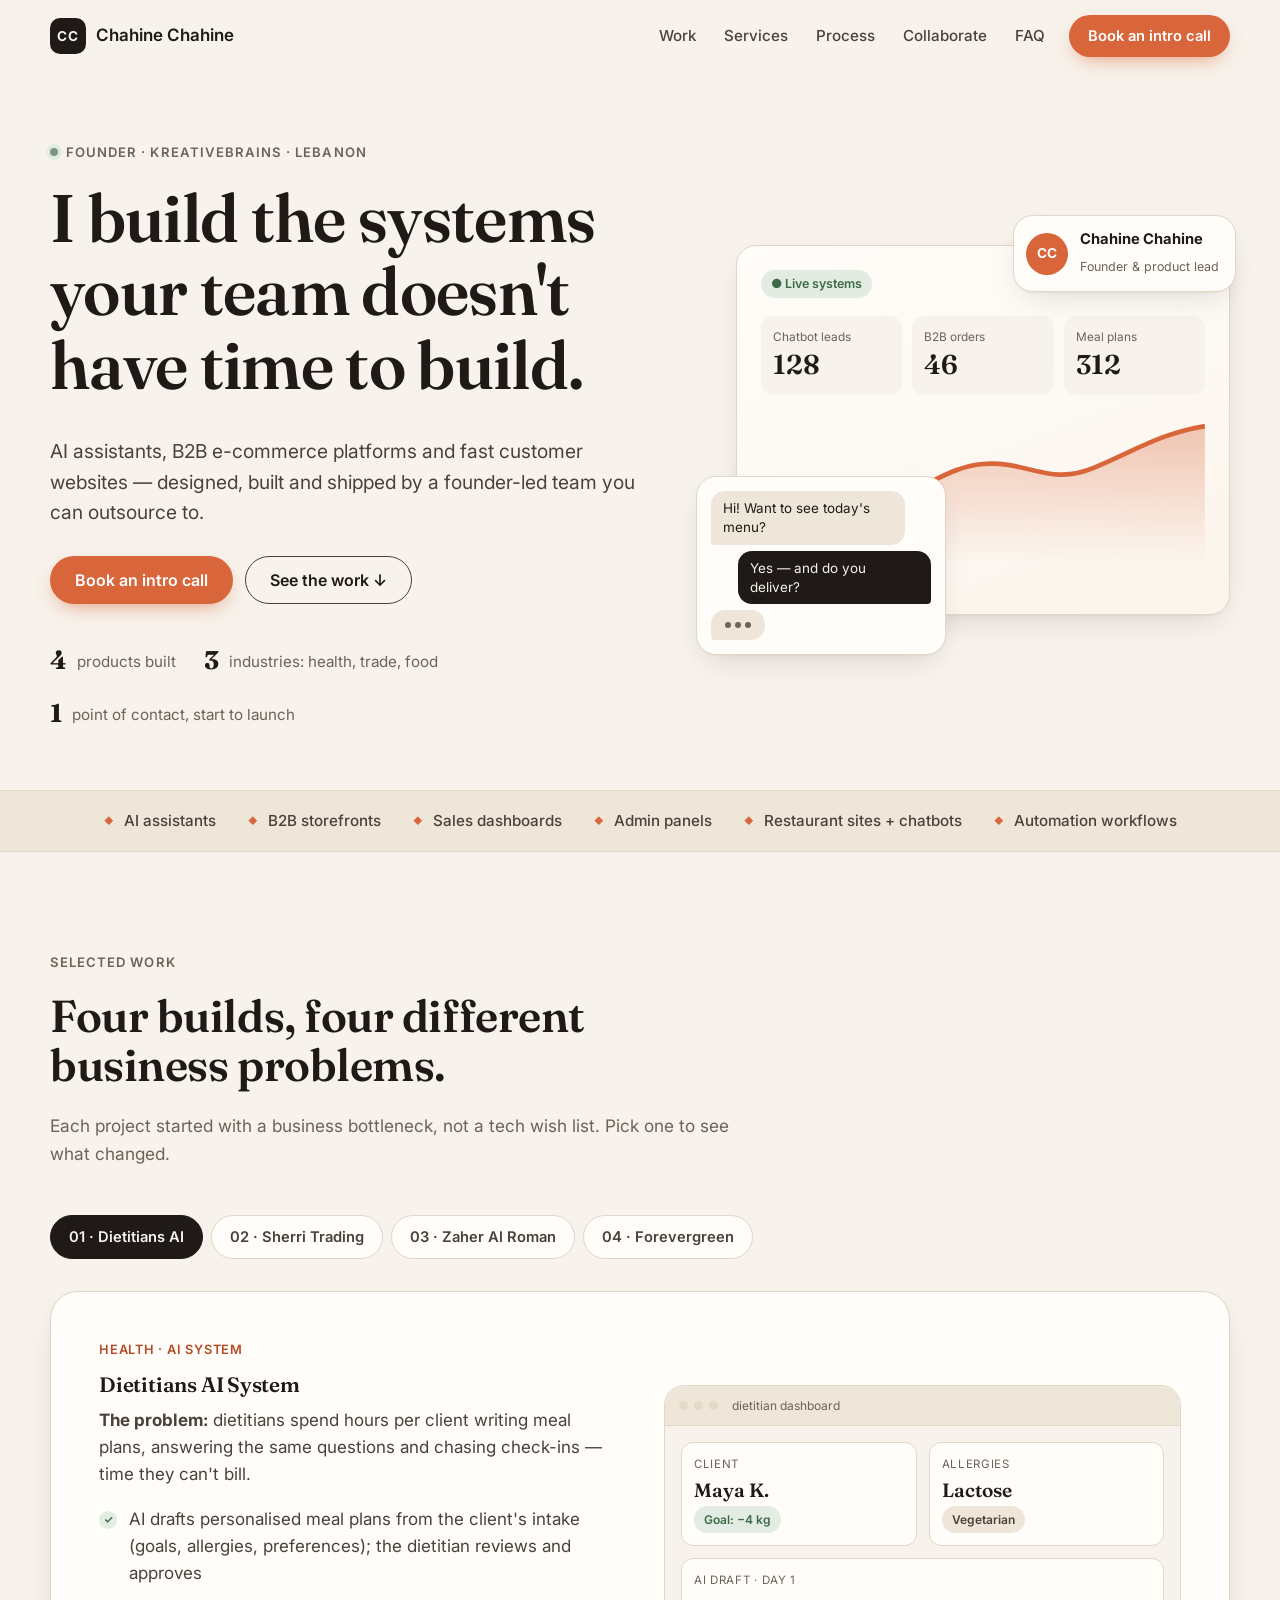
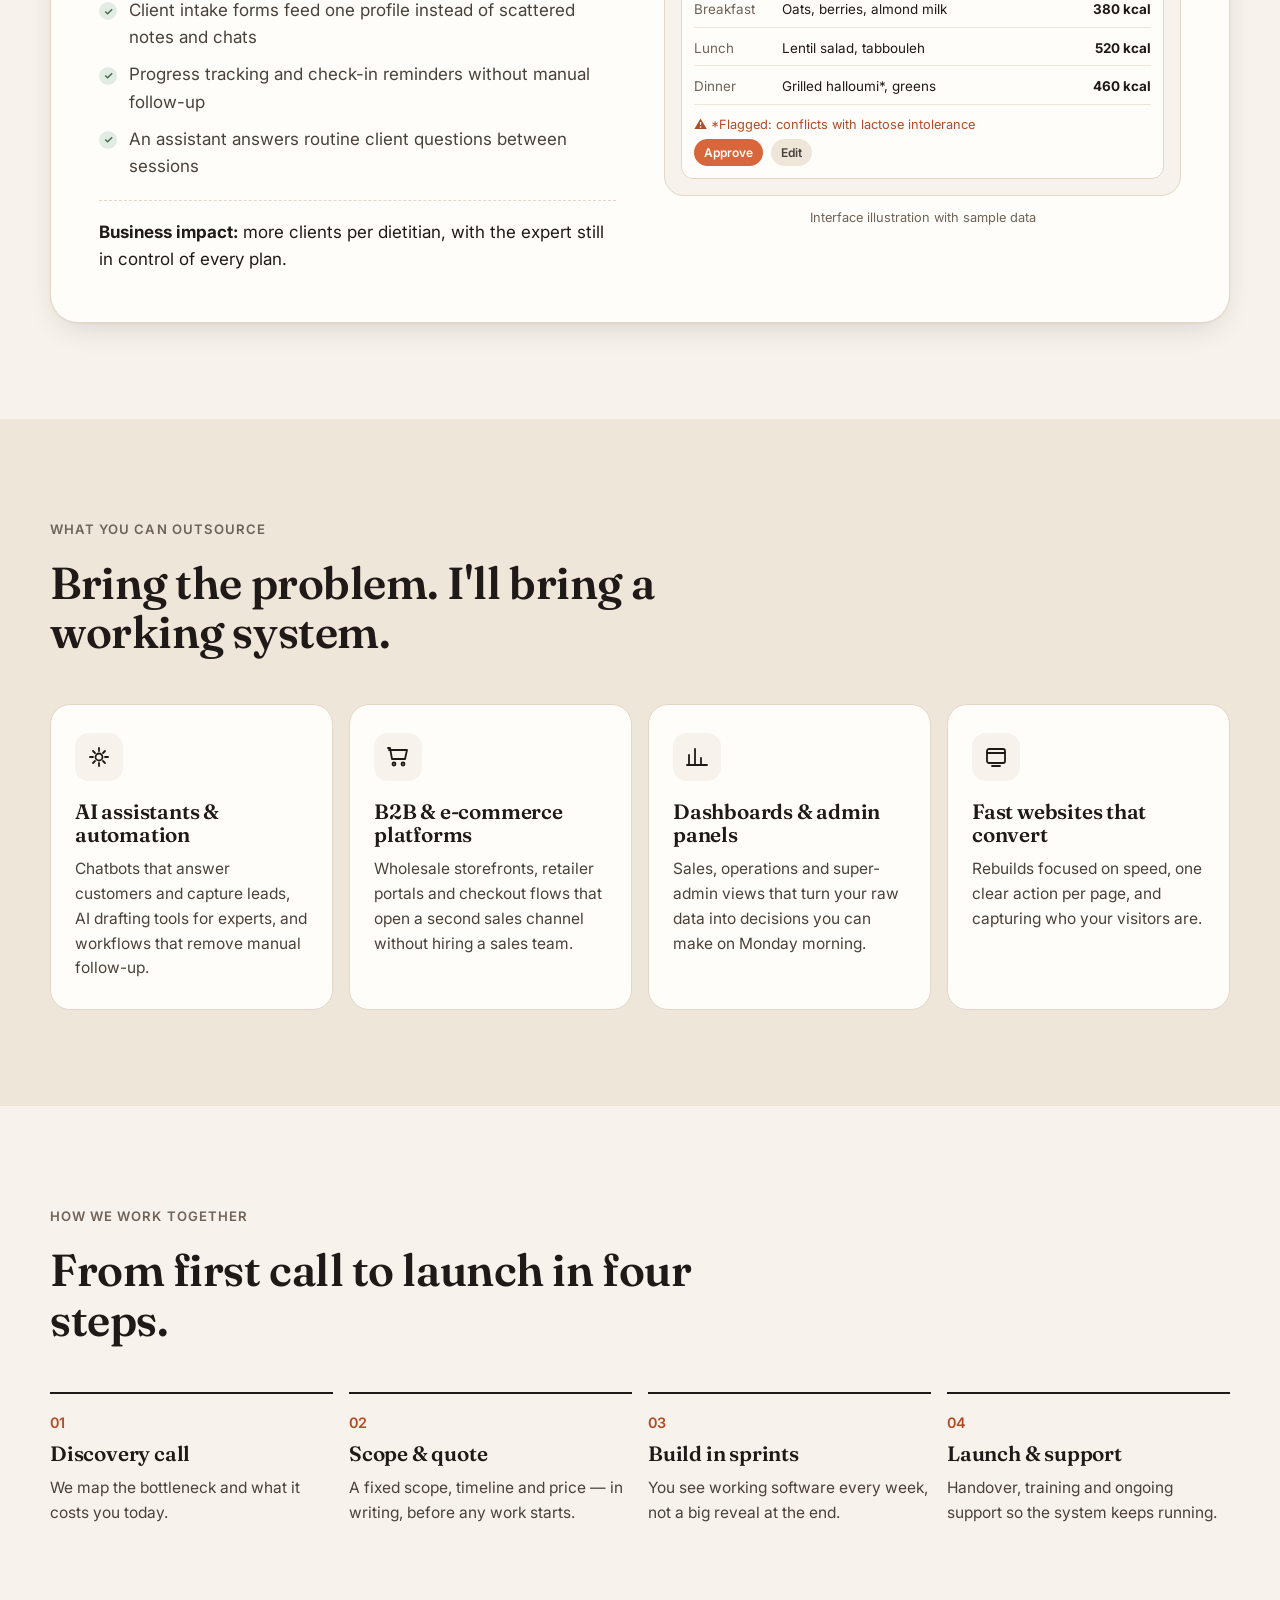
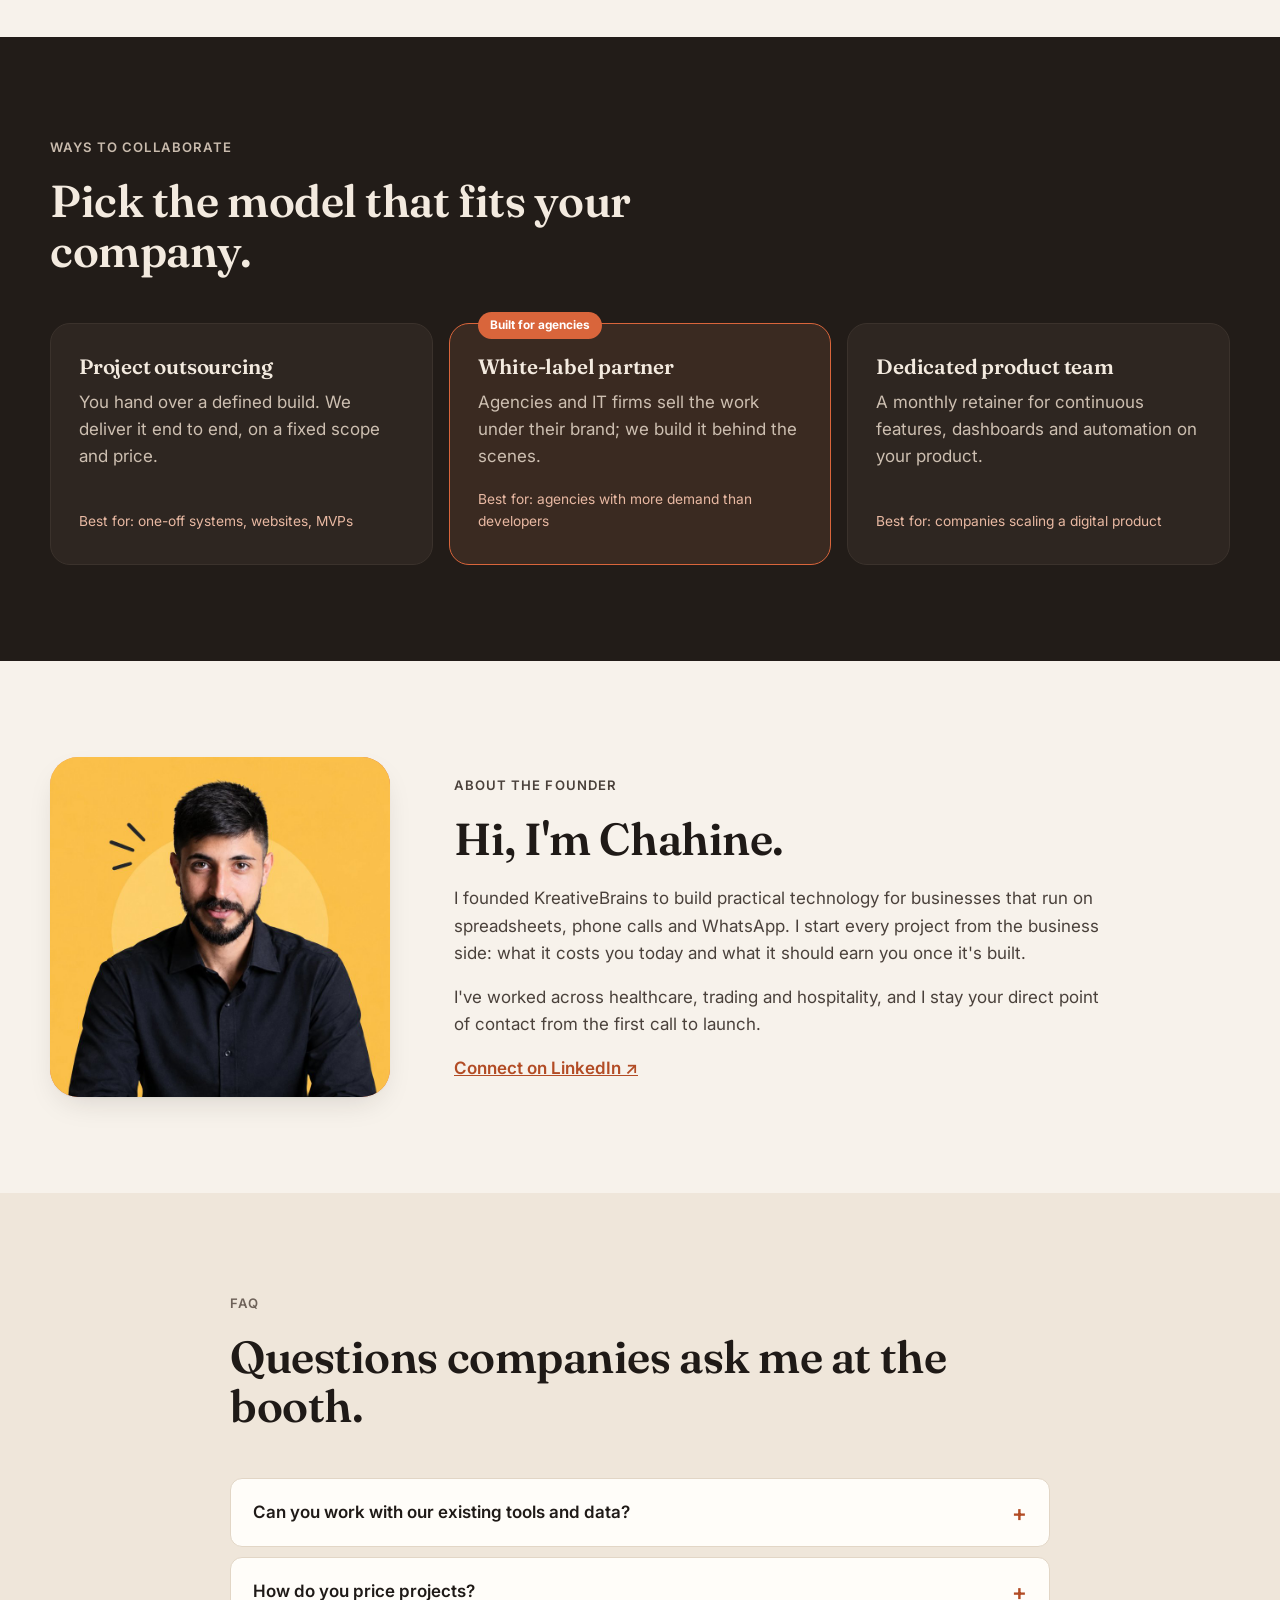
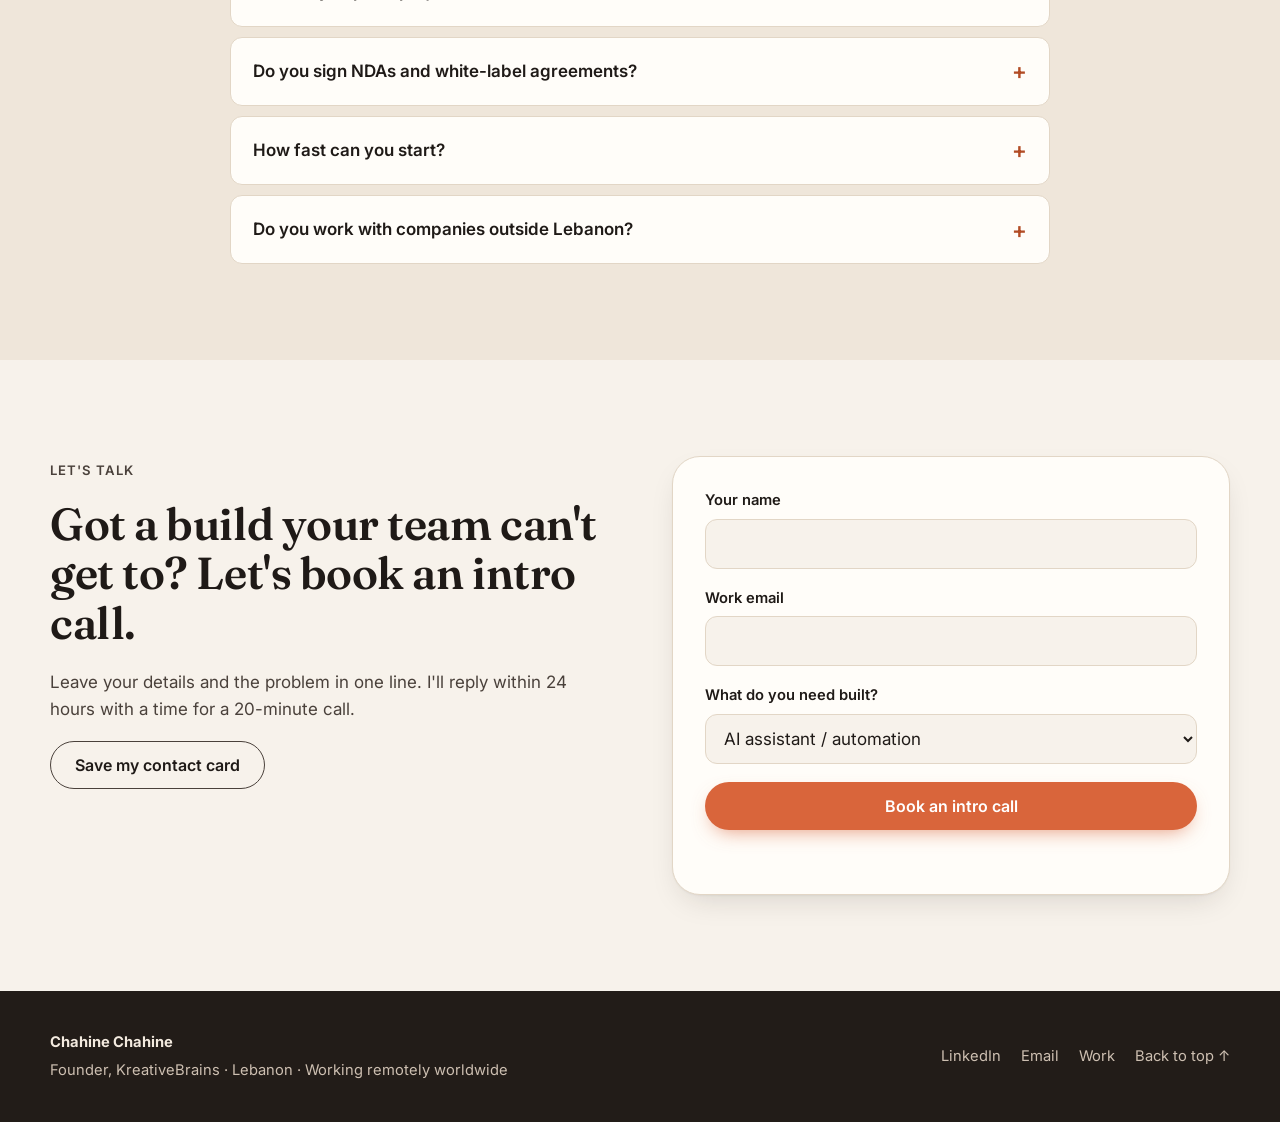
==== commit 1b856721: "Add double-sided business card with QR codes and founder photo Print-ready 85x55 mm card (3 mm bleed" ====
--- a/index.html
+++ b/index.html
@@ -380,9 +380,8 @@
   <!-- ABOUT -->
   <section class="section" id="about">
     <div class="wrap about">
-      <div class="about__photo" aria-hidden="true">
-        <!-- TODO(Chahine): replace with a real photo: <img src="assets/chahine.jpg" alt="Chahine Chahine"> -->
-        <span>CC</span>
+      <div class="about__photo">
+        <img src="assets/chahine-800.jpg" alt="Chahine Chahine" width="800" height="800" loading="lazy">
       </div>
       <div class="about__text">
         <p class="eyebrow">About the founder</p>
--- a/styles.css
+++ b/styles.css
@@ -272,7 +272,7 @@
 
 /* ===== About ===== */
 .about { display: grid; grid-template-columns: 340px 1fr; gap: 64px; align-items: center; }
-.about__photo { aspect-ratio: 4/5; border-radius: 28px; background: radial-gradient(circle at 30% 20%, #F2C9B4, var(--accent) 70%); display: grid; place-items: center; color: rgba(255, 255, 255, .9); font: 600 4rem var(--font-head); box-shadow: var(--shadow); overflow: hidden; }
+.about__photo { aspect-ratio: 1; border-radius: 28px; background: radial-gradient(circle at 30% 20%, #F2C9B4, var(--accent) 70%); display: grid; place-items: center; color: rgba(255, 255, 255, .9); font: 600 4rem var(--font-head); box-shadow: var(--shadow); overflow: hidden; }
 .about__photo img { width: 100%; height: 100%; object-fit: cover; }
 .about__text p { color: var(--ink-2); max-width: 38em; }
 .link { font-weight: 600; color: var(--accent-ink); }
